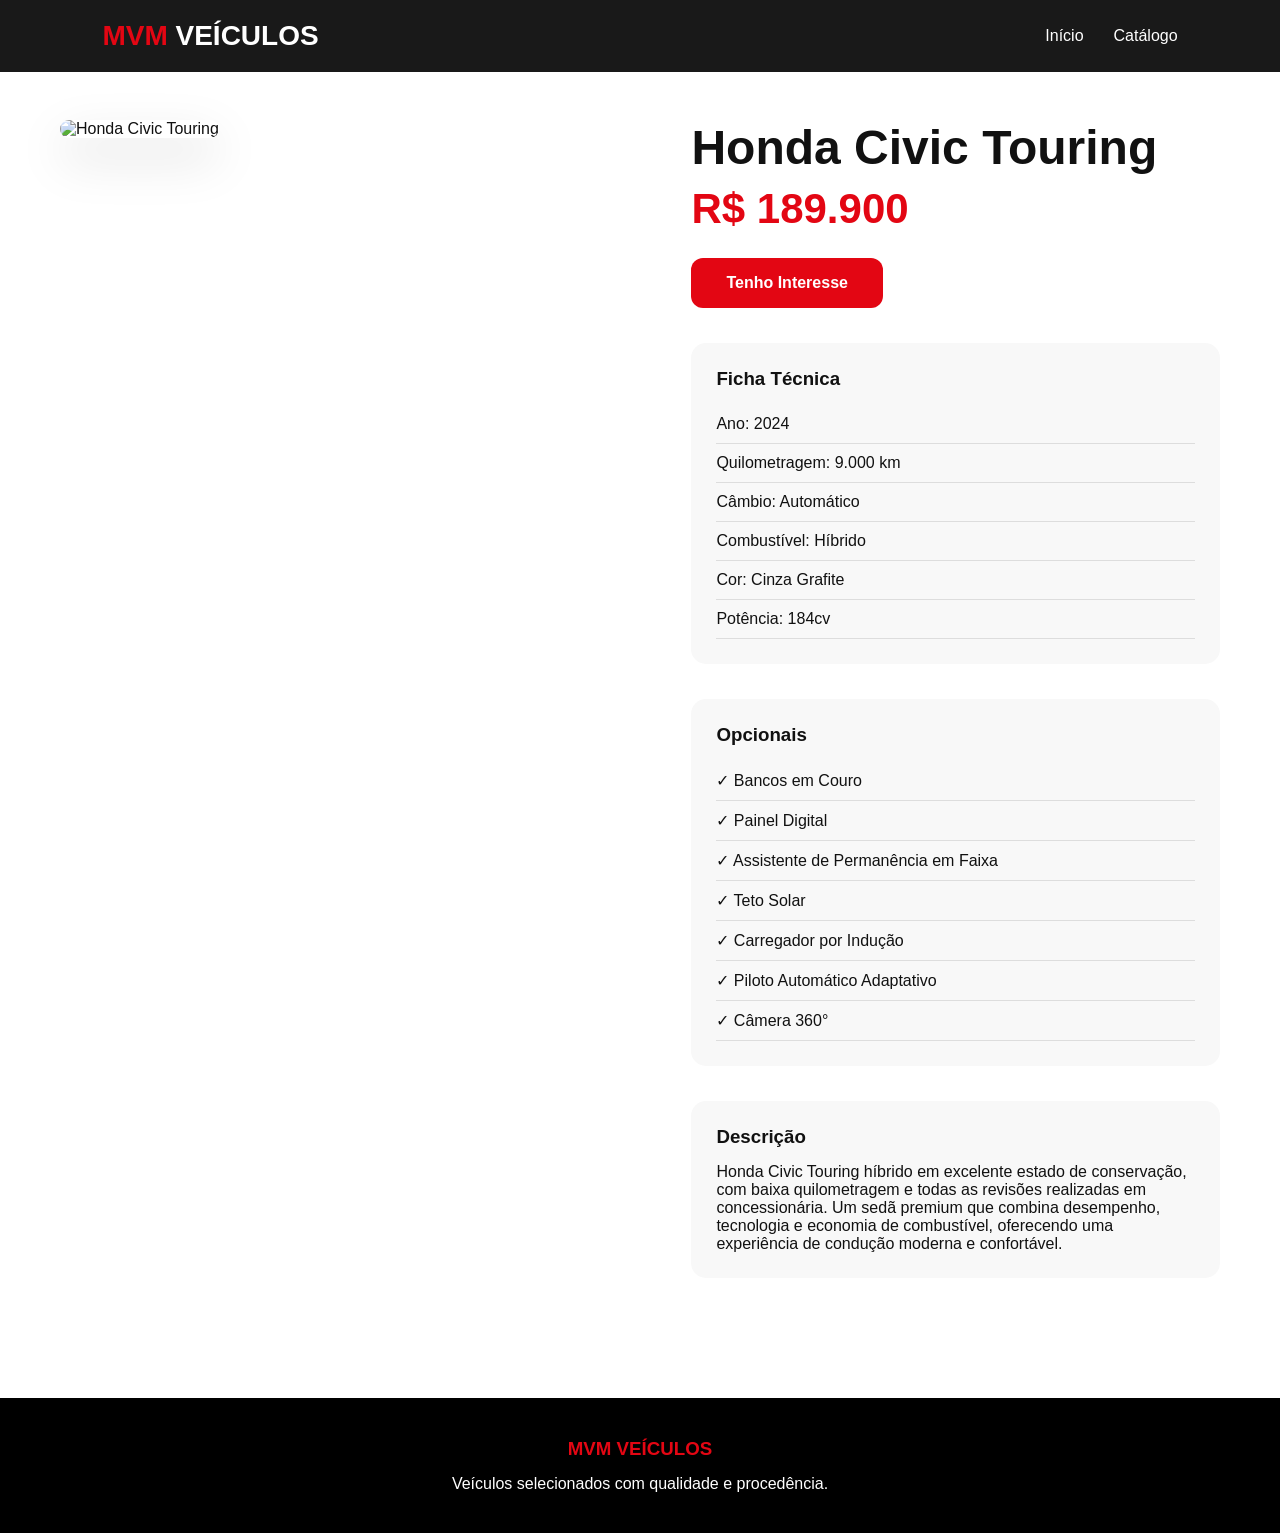
==== civic.html @ 9b11b5b5 "Primeira versão do site MVM Veículos" ====
<!DOCTYPE html>

<html lang="pt-BR">

<head>
<meta charset="UTF-8">
<meta name="viewport" content="width=device-width, initial-scale=1.0">

<title>Honda Civic Touring | MVM Veículos</title>

<link rel="stylesheet" href="style.css">

<style>

.carro-detalhes{
max-width:1200px;
margin:120px auto;
padding:0 20px;
}

.carro-grid{
display:grid;
grid-template-columns:1.1fr 1fr;
gap:50px;
align-items:start;
}

.carro-imagem img{
width:100%;
border-radius:20px;
box-shadow:0 20px 50px rgba(0,0,0,.15);
}

.carro-info h1{
font-size:48px;
margin-bottom:10px;
color:#111;
}

.preco{
font-size:42px;
font-weight:700;
color:#e30613;
margin-bottom:25px;
}

.btn-whatsapp{
display:inline-block;
padding:16px 35px;
background:#e30613;
color:white;
text-decoration:none;
font-weight:600;
border-radius:12px;
transition:.3s;
}

.btn-whatsapp:hover{
transform:translateY(-3px);
}

.ficha,
.opcionais,
.descricao{
margin-top:35px;
background:#f8f8f8;
padding:25px;
border-radius:15px;
}

.ficha h3,
.opcionais h3,
.descricao h3{
margin-bottom:15px;
}

.ficha ul,
.opcionais ul{
list-style:none;
}

.ficha li,
.opcionais li{
padding:10px 0;
border-bottom:1px solid #ddd;
}

@media(max-width:900px){

.carro-grid{
grid-template-columns:1fr;
}

.carro-info h1{
font-size:36px;
}

.preco{
font-size:34px;
}

}

</style>

</head>

<body>

<header>
<div class="logo">
<span>MVM</span> VEÍCULOS
</div>

<nav>
<a href="index.html">Início</a>
<a href="index.html#catalogo">Catálogo</a>
</nav>
</header>

<section class="carro-detalhes">

<div class="carro-grid">

<div class="carro-imagem">
<img src="imagens/carro3.jpg" alt="Honda Civic Touring">
</div>

<div class="carro-info">

<h1>Honda Civic Touring</h1>

<div class="preco">
R$ 189.900
</div>

<a href="https://wa.me/5579999999999" class="btn-whatsapp">
Tenho Interesse
</a>

<div class="ficha">

<h3>Ficha Técnica</h3>

<ul>
<li>Ano: 2024</li>
<li>Quilometragem: 9.000 km</li>
<li>Câmbio: Automático</li>
<li>Combustível: Híbrido</li>
<li>Cor: Cinza Grafite</li>
<li>Potência: 184cv</li>
</ul>

</div>

<div class="opcionais">

<h3>Opcionais</h3>

<ul>
<li>✓ Bancos em Couro</li>
<li>✓ Painel Digital</li>
<li>✓ Assistente de Permanência em Faixa</li>
<li>✓ Teto Solar</li>
<li>✓ Carregador por Indução</li>
<li>✓ Piloto Automático Adaptativo</li>
<li>✓ Câmera 360°</li>
</ul>

</div>

<div class="descricao">

<h3>Descrição</h3>

<p>
Honda Civic Touring híbrido em excelente estado de conservação,
com baixa quilometragem e todas as revisões realizadas em concessionária.
Um sedã premium que combina desempenho, tecnologia e economia de combustível,
oferecendo uma experiência de condução moderna e confortável.
</p>

</div>

</div>

</div>

</section>

<footer>

<h3>MVM VEÍCULOS</h3>

<p>Veículos selecionados com qualidade e procedência.</p>

</footer>

</body>

</html>
---- style.css ----
*{
margin:0;
padding:0;
box-sizing:border-box;
font-family:'Poppins',sans-serif;
scroll-behavior:smooth;
}

body{
background:#fff;
color:#111;
}

header{
position:fixed;
top:0;
width:100%;
display:flex;
justify-content:space-between;
align-items:center;
padding:20px 8%;
background:rgba(0,0,0,.9);
backdrop-filter:blur(10px);
z-index:999;
}

.logo{
font-size:28px;
font-weight:700;
color:white;
}

.logo span{
color:#e30613;
}

nav{
display:flex;
gap:30px;
}

nav a{
color:white;
text-decoration:none;
font-weight:500;
transition:.3s;
}

nav a:hover{
color:#e30613;
}

.hero{
height:100vh;
background:url('lojadecarro.jpg') center center/cover;
display:flex;
justify-content:center;
align-items:center;
position:relative;
}

.overlay{
position:absolute;
inset:0;
background:rgba(0,0,0,.55);
}

.hero-content{
position:relative;
text-align:center;
color:white;
max-width:700px;
padding:20px;
}

.hero-content h1{
font-size:64px;
line-height:1.1;
margin-bottom:20px;
}

.hero-content p{
font-size:20px;
margin-bottom:30px;
}

.btn{
display:inline-block;
padding:15px 35px;
background:#e30613;
color:white;
text-decoration:none;
border-radius:10px;
font-weight:600;
transition:.3s;
}

.btn:hover{
transform:translateY(-3px);
}

.destaques{
padding:80px 8%;
display:grid;
grid-template-columns:repeat(3,1fr);
gap:25px;
}

.card-info{
background:#fff;
padding:40px;
text-align:center;
border-radius:15px;
box-shadow:0 10px 30px rgba(0,0,0,.08);
}

.card-info h3{
font-size:42px;
color:#e30613;
}

.catalogo{
padding:100px 8%;
background:#f7f7f7;
}

.section-title{
text-align:center;
margin-bottom:50px;
}

.section-title h2{
font-size:42px;
}

.cars-grid{
display:grid;
grid-template-columns:repeat(auto-fit,minmax(320px,1fr));
gap:30px;
}

.car-card{
background:white;
border-radius:18px;
overflow:hidden;
box-shadow:0 10px 30px rgba(0,0,0,.08);
transition:.4s;
cursor:pointer;
position:relative;
}

.car-card:hover{
transform:translateY(-15px);
box-shadow:0 20px 50px rgba(0,0,0,.15);
}

.car-card img{
width:100%;
height:240px;
object-fit:cover;
transition:.5s;
}

.car-card:hover img{
transform:scale(1.05);
}

.car-content{
padding:25px;
}

.car-content h3{
margin-bottom:10px;
}

.car-content strong{
display:block;
margin-top:15px;
font-size:24px;
color:#e30613;
}

.sobre{
padding:100px 8%;
}

.sobre-texto{
max-width:700px;
margin:auto;
text-align:center;
}

.sobre-texto h2{
font-size:42px;
margin-bottom:20px;
}

.sobre-texto p{
margin-bottom:20px;
line-height:1.8;
}

.cta{
background:#111;
padding:90px 8%;
text-align:center;
color:white;
}

.cta h2{
font-size:42px;
margin-bottom:25px;
}

.cta a{
display:inline-block;
padding:15px 35px;
background:#e30613;
border-radius:10px;
color:white;
text-decoration:none;
font-weight:600;
}

footer{
background:black;
color:white;
padding:40px;
text-align:center;
}

footer h3{
color:#e30613;
margin-bottom:15px;
}

.reveal{
opacity:0;
transform:translateY(80px);
transition:all .9s ease;
}

.reveal.active{
opacity:1;
transform:translateY(0);
}

@media(max-width:768px){

.hero-content h1{
font-size:42px;
}

.destaques{
grid-template-columns:1fr;
}

nav{
display:none;
}

}

.car-link{
    text-decoration:none;
    color:inherit;
    display:block;
}
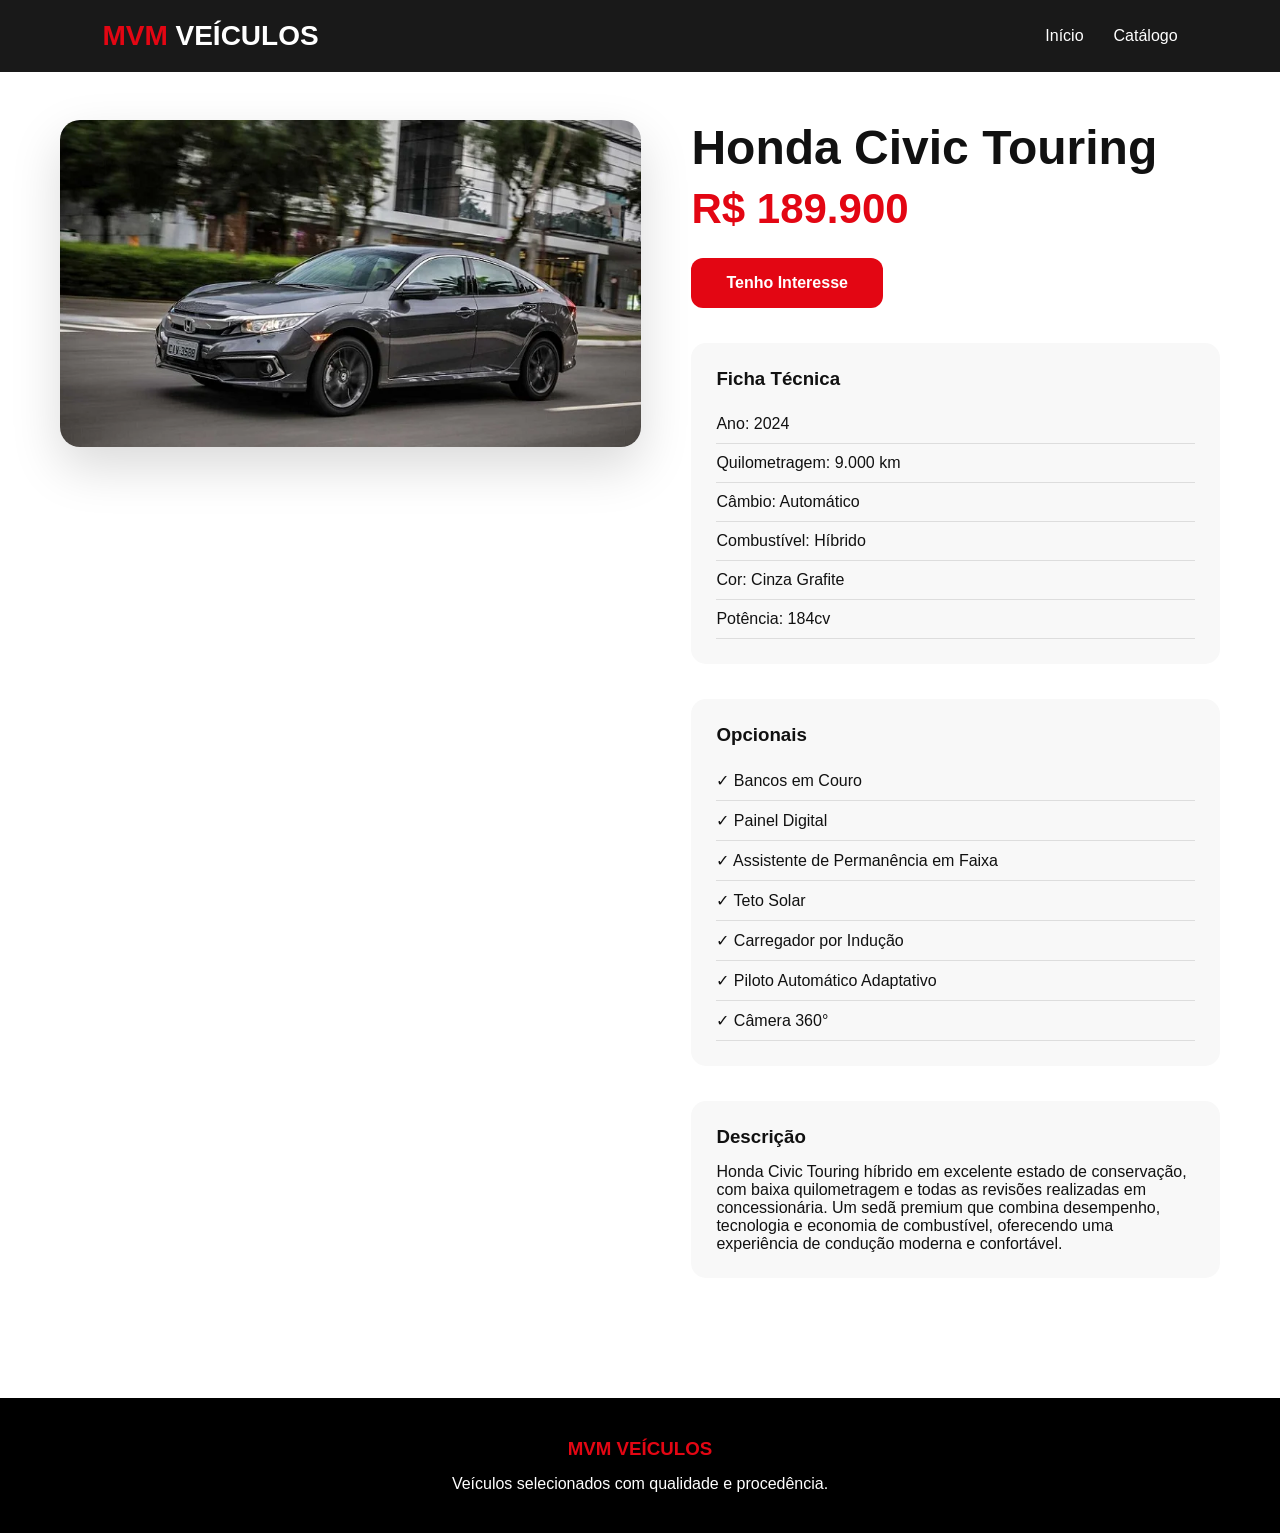
==== commit e620ebee: "adicinai imagens" ====
--- a/civic.html
+++ b/civic.html
@@ -123,7 +123,7 @@
 <div class="carro-grid">
 
 <div class="carro-imagem">
-<img src="imagens/carro3.jpg" alt="Honda Civic Touring">
+<img src="civic.webp" alt="Honda Civic Touring">
 </div>
 
 <div class="carro-info">
